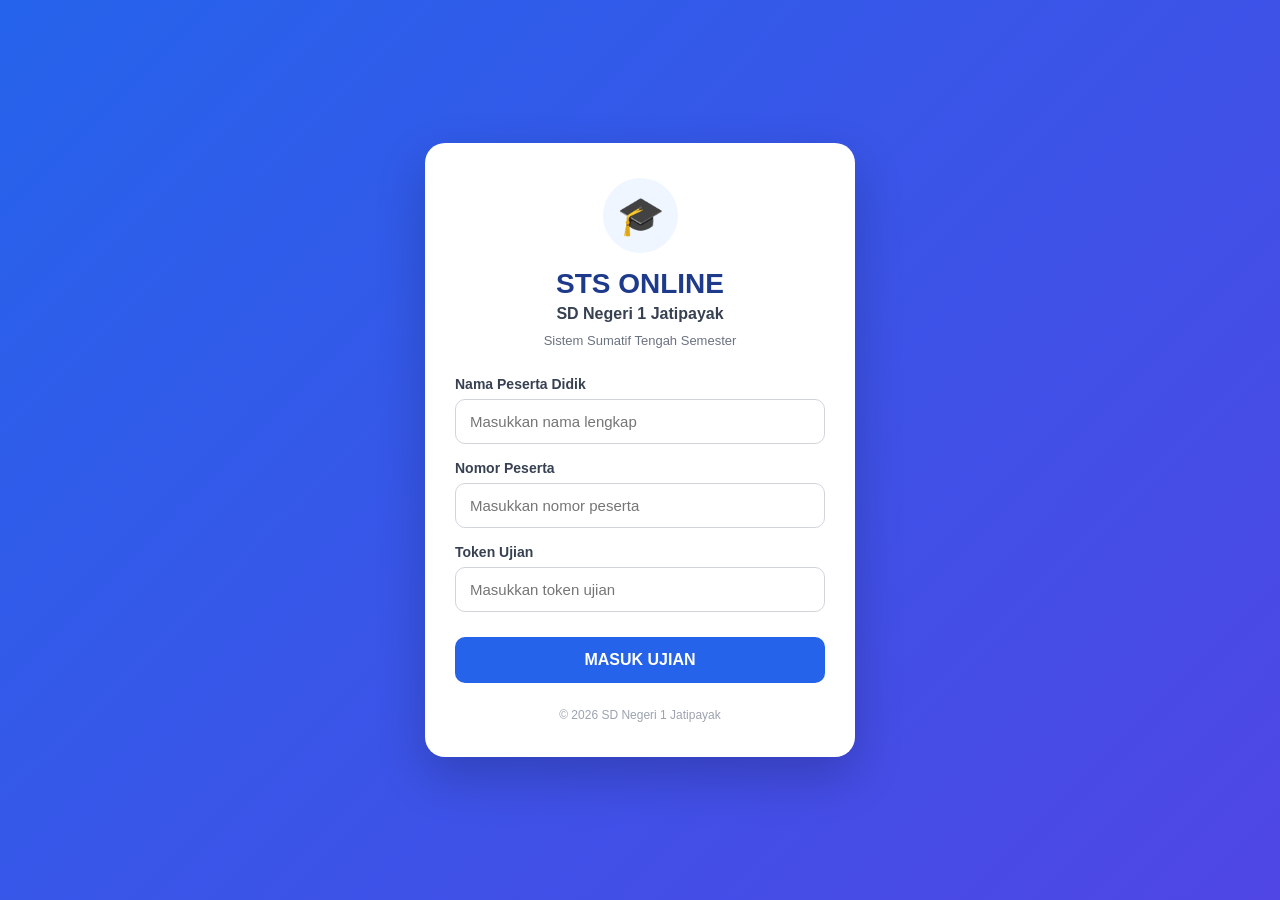
==== index.html @ db64e3e5 "Add files via upload" ====
<!DOCTYPE html>
<html lang="id">

<head>

    <meta charset="UTF-8">

    <meta
        name="viewport"
        content="width=device-width, initial-scale=1.0"
    >

    <title>STS Online - SDN 1 Jatipayak</title>

    <link
        rel="stylesheet"
        href="style.css"
    >

</head>

<body>

    <div class="container">

        <div class="login-card">

            <div class="logo">
                🎓
            </div>

            <h1>
                STS ONLINE
            </h1>

            <p class="school">
                SD Negeri 1 Jatipayak
            </p>

            <p class="subtitle">
                Sistem Sumatif Tengah Semester
            </p>


            <form id="loginForm">

                <label for="nama">
                    Nama Peserta Didik
                </label>

                <input
                    type="text"
                    id="nama"
                    placeholder="Masukkan nama lengkap"
                >


                <label for="nomor">
                    Nomor Peserta
                </label>

                <input
                    type="text"
                    id="nomor"
                    placeholder="Masukkan nomor peserta"
                >


                <label for="token">
                    Token Ujian
                </label>

                <input
                    type="text"
                    id="token"
                    placeholder="Masukkan token ujian"
                >


                <button type="submit">
                    MASUK UJIAN
                </button>

            </form>


            <div class="footer">
                © 2026 SD Negeri 1 Jatipayak
            </div>

        </div>

    </div>

</body>

</html>
---- style.css ----
* {
    box-sizing: border-box;
    margin: 0;
    padding: 0;
}

body {
    font-family: Arial, sans-serif;
    min-height: 100vh;

    background: linear-gradient(
        135deg,
        #2563eb,
        #4f46e5
    );

    display: flex;
    justify-content: center;
    align-items: center;

    padding: 20px;
}

.container {
    width: 100%;
    max-width: 430px;
}

.login-card {
    background: white;

    border-radius: 20px;

    padding: 35px 30px;

    box-shadow:
        0 20px 50px rgba(0, 0, 0, 0.2);

    text-align: center;
}

.logo {
    width: 75px;
    height: 75px;

    margin: 0 auto 15px;

    border-radius: 50%;

    background: #eff6ff;

    display: flex;
    align-items: center;
    justify-content: center;

    font-size: 38px;
}

h1 {
    color: #1e3a8a;

    font-size: 28px;

    margin-bottom: 5px;
}

.school {
    color: #374151;

    font-size: 16px;

    font-weight: bold;

    margin-bottom: 8px;
}

.subtitle {
    color: #6b7280;

    font-size: 13px;

    line-height: 1.5;

    margin-bottom: 25px;
}

form {
    text-align: left;
}

label {
    display: block;

    font-size: 14px;

    font-weight: bold;

    color: #374151;

    margin-top: 16px;

    margin-bottom: 7px;
}

input {
    width: 100%;

    padding: 13px 14px;

    border: 1px solid #d1d5db;

    border-radius: 10px;

    font-size: 15px;

    outline: none;

    transition: 0.2s;
}

input:focus {
    border-color: #2563eb;

    box-shadow:
        0 0 0 3px rgba(37, 99, 235, 0.1);
}

button {
    width: 100%;

    border: none;

    border-radius: 10px;

    padding: 14px;

    margin-top: 25px;

    background: #2563eb;

    color: white;

    font-size: 16px;

    font-weight: bold;

    cursor: pointer;

    transition: 0.2s;
}

button:hover {
    background: #1d4ed8;
}

.footer {
    margin-top: 25px;

    font-size: 12px;

    color: #9ca3af;
}

@media (max-width: 480px) {

    .login-card {
        padding: 30px 20px;
    }

    h1 {
        font-size: 24px;
    }

}
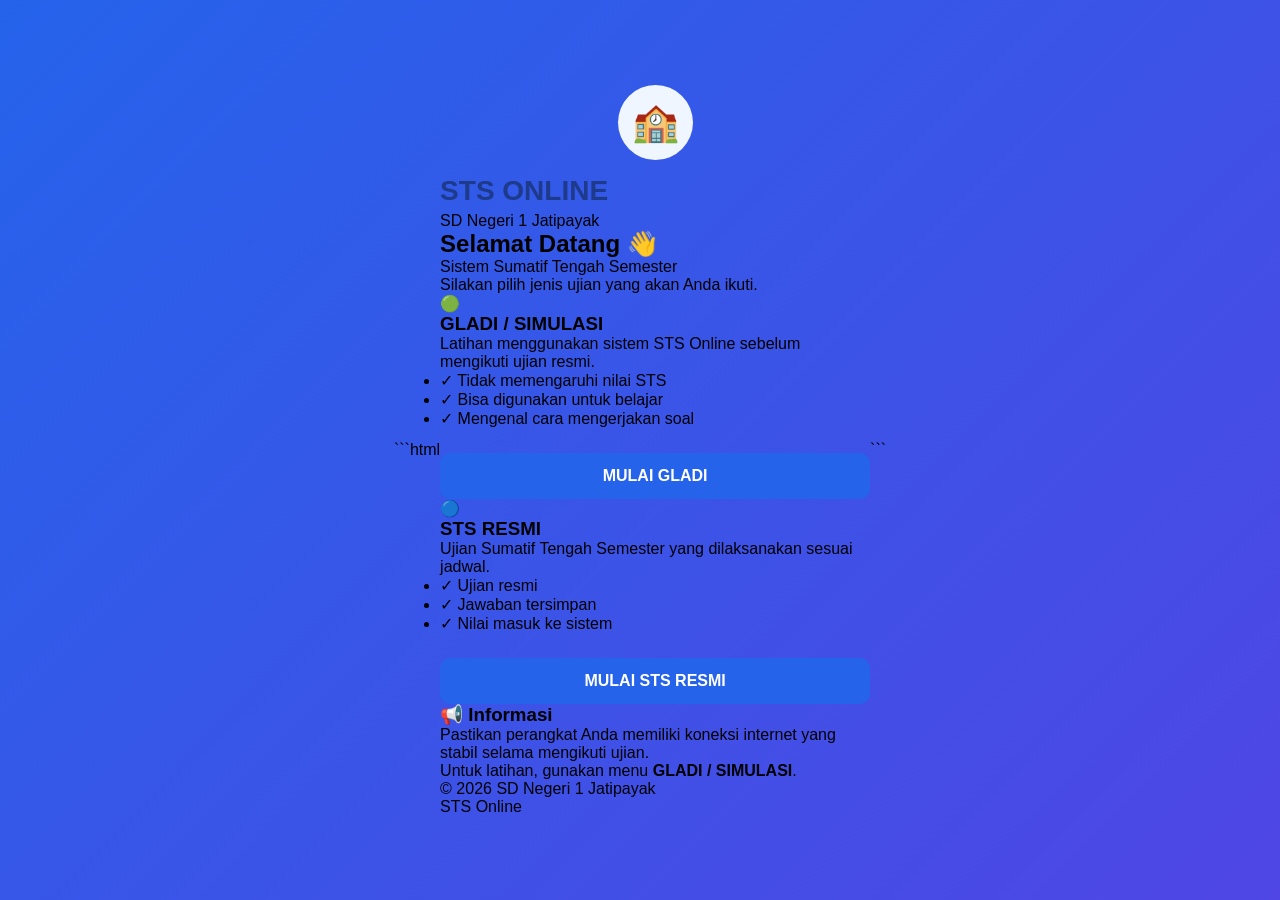
==== commit aa13bcd1: "Update index.html" ====
--- a/index.html
+++ b/index.html
@@ -1,97 +1,173 @@
+```html
 <!DOCTYPE html>
 <html lang="id">
+<head>
+    <meta charset="UTF-8">
+    <meta name="viewport" content="width=device-width, initial-scale=1.0">
 
-<head>
+    <title>STS Online - SD Negeri 1 Jatipayak</title>
 
-    <meta charset="UTF-8">
-
-    <meta
-        name="viewport"
-        content="width=device-width, initial-scale=1.0"
-    >
-
-    <title>STS Online - SDN 1 Jatipayak</title>
-
-    <link
-        rel="stylesheet"
-        href="style.css"
-    >
-
+    <link rel="stylesheet" href="style.css">
 </head>
 
 <body>
 
     <div class="container">
 
-        <div class="login-card">
-
+        <!-- HEADER -->
+        <header class="header">
             <div class="logo">
-                🎓
+                🏫
             </div>
 
-            <h1>
-                STS ONLINE
-            </h1>
+            <div>
+                <h1>STS ONLINE</h1>
+                <p>SD Negeri 1 Jatipayak</p>
+            </div>
+        </header>
 
-            <p class="school">
-                SD Negeri 1 Jatipayak
+
+        <!-- WELCOME -->
+        <main>
+
+            <section class="welcome">
+                <h2>Selamat Datang 👋</h2>
+
+                <p>
+                    Sistem Sumatif Tengah Semester
+                </p>
+
+                <p class="welcome-small">
+                    Silakan pilih jenis ujian yang akan Anda ikuti.
+                </p>
+            </section>
+
+
+            <!-- PILIHAN UJIAN -->
+            <section class="exam-selection">
+
+                <!-- GLADI -->
+                <div class="exam-card gladi">
+
+                    <div class="exam-icon">
+                        🟢
+                    </div>
+
+                    <h3>GLADI / SIMULASI</h3>
+
+                    <p>
+                        Latihan menggunakan sistem STS Online
+                        sebelum mengikuti ujian resmi.
+                    </p>
+
+                    <ul>
+                        <li>✓ Tidak memengaruhi nilai STS</li>
+                        <li>✓ Bisa digunakan untuk belajar</li>
+                        <li>✓ Mengenal cara mengerjakan soal</li>
+                    </ul>
+
+                    <button
+                        class="btn btn-gladi"
+                        onclick="pilihUjian('gladi')">
+                        MULAI GLADI
+                    </button>
+
+                </div>
+
+
+                <!-- STS RESMI -->
+                <div class="exam-card resmi">
+
+                    <div class="exam-icon">
+                        🔵
+                    </div>
+
+                    <h3>STS RESMI</h3>
+
+                    <p>
+                        Ujian Sumatif Tengah Semester
+                        yang dilaksanakan sesuai jadwal.
+                    </p>
+
+                    <ul>
+                        <li>✓ Ujian resmi</li>
+                        <li>✓ Jawaban tersimpan</li>
+                        <li>✓ Nilai masuk ke sistem</li>
+                    </ul>
+
+                    <button
+                        class="btn btn-resmi"
+                        onclick="pilihUjian('resmi')">
+                        MULAI STS RESMI
+                    </button>
+
+                </div>
+
+            </section>
+
+
+            <!-- INFORMASI -->
+            <section class="info-box">
+
+                <h3>📢 Informasi</h3>
+
+                <p>
+                    Pastikan perangkat Anda memiliki koneksi internet
+                    yang stabil selama mengikuti ujian.
+                </p>
+
+                <p>
+                    Untuk latihan, gunakan menu
+                    <strong>GLADI / SIMULASI</strong>.
+                </p>
+
+            </section>
+
+        </main>
+
+
+        <!-- FOOTER -->
+        <footer>
+
+            <p>
+                © 2026 SD Negeri 1 Jatipayak
             </p>
 
-            <p class="subtitle">
-                Sistem Sumatif Tengah Semester
+            <p>
+                STS Online
             </p>
 
-
-            <form id="loginForm">
-
-                <label for="nama">
-                    Nama Peserta Didik
-                </label>
-
-                <input
-                    type="text"
-                    id="nama"
-                    placeholder="Masukkan nama lengkap"
-                >
-
-
-                <label for="nomor">
-                    Nomor Peserta
-                </label>
-
-                <input
-                    type="text"
-                    id="nomor"
-                    placeholder="Masukkan nomor peserta"
-                >
-
-
-                <label for="token">
-                    Token Ujian
-                </label>
-
-                <input
-                    type="text"
-                    id="token"
-                    placeholder="Masukkan token ujian"
-                >
-
-
-                <button type="submit">
-                    MASUK UJIAN
-                </button>
-
-            </form>
-
-
-            <div class="footer">
-                © 2026 SD Negeri 1 Jatipayak
-            </div>
-
-        </div>
+        </footer>
 
     </div>
 
+
+    <!-- JAVASCRIPT -->
+    <script>
+
+        function pilihUjian(jenis) {
+
+            if (jenis === "gladi") {
+
+                alert(
+                    "Anda memilih GLADI / SIMULASI.\n\n" +
+                    "Mode ini hanya untuk latihan dan " +
+                    "tidak memengaruhi nilai STS RESMI."
+                );
+
+            } else {
+
+                alert(
+                    "Anda memilih STS RESMI.\n\n" +
+                    "Pastikan Anda sudah siap mengikuti ujian."
+                );
+
+            }
+
+        }
+
+    </script>
+
 </body>
-
-</html>+</html>
+```
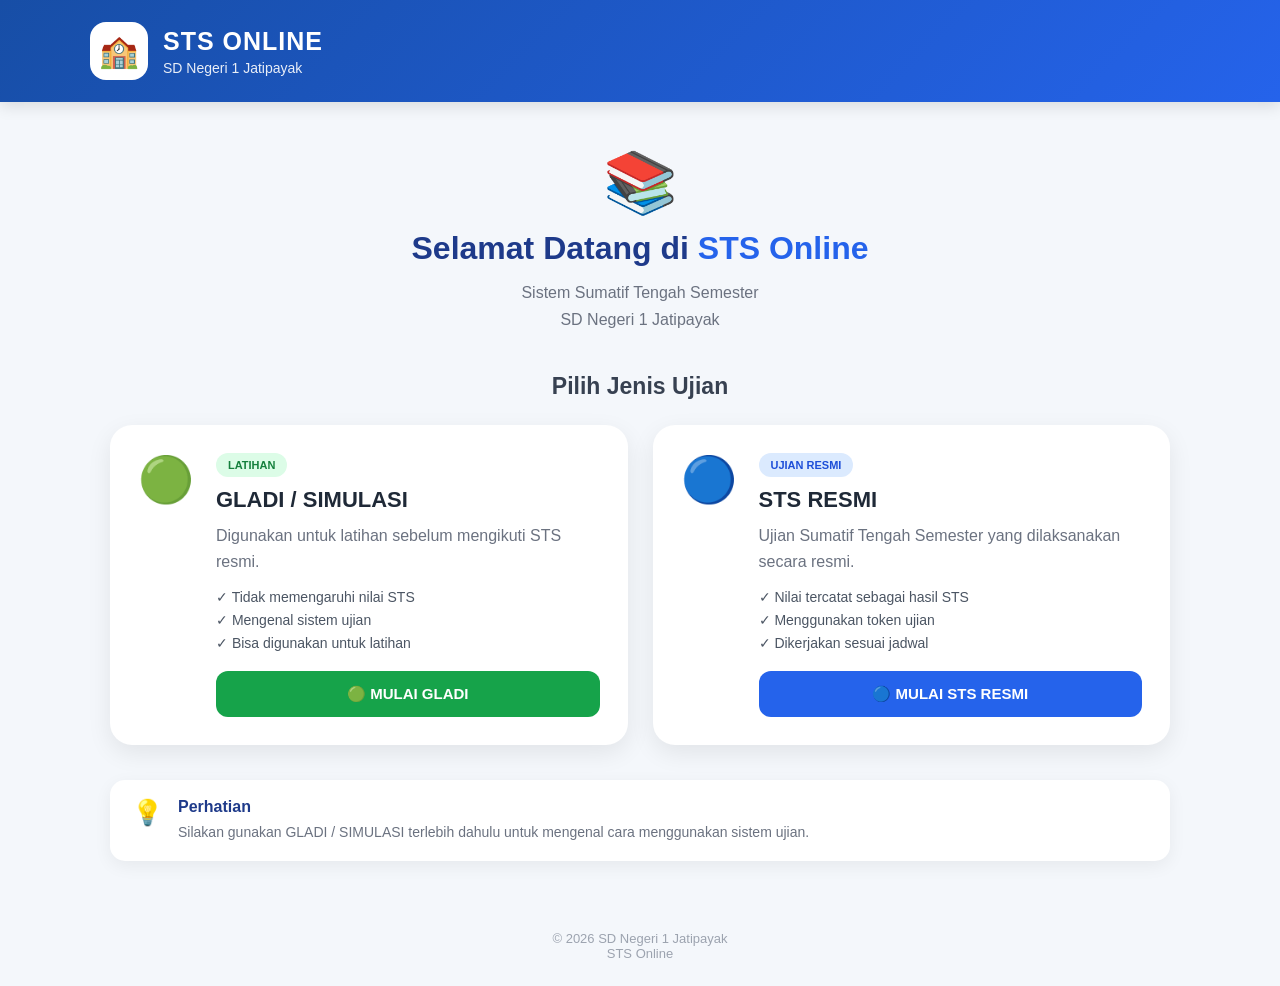
==== commit 4b0b685e: "Update index.html" ====
--- a/index.html
+++ b/index.html
@@ -1,6 +1,6 @@
-```html
 <!DOCTYPE html>
 <html lang="id">
+
 <head>
     <meta charset="UTF-8">
     <meta name="viewport" content="width=device-width, initial-scale=1.0">
@@ -12,162 +12,173 @@
 
 <body>
 
-    <div class="container">
-
-        <!-- HEADER -->
-        <header class="header">
-            <div class="logo">
-                🏫
-            </div>
+    <header class="header">
+        <div class="header-content">
+            <div class="logo">🏫</div>
 
             <div>
                 <h1>STS ONLINE</h1>
                 <p>SD Negeri 1 Jatipayak</p>
             </div>
-        </header>
+        </div>
+    </header>
 
 
-        <!-- WELCOME -->
-        <main>
+    <main class="home">
 
-            <section class="welcome">
-                <h2>Selamat Datang 👋</h2>
+        <section class="welcome">
 
-                <p>
-                    Sistem Sumatif Tengah Semester
-                </p>
+            <div class="welcome-icon">
+                📚
+            </div>
 
-                <p class="welcome-small">
-                    Silakan pilih jenis ujian yang akan Anda ikuti.
-                </p>
-            </section>
+            <h2>
+                Selamat Datang di
+                <span>STS Online</span>
+            </h2>
+
+            <p>
+                Sistem Sumatif Tengah Semester
+                <br>
+                SD Negeri 1 Jatipayak
+            </p>
+
+        </section>
 
 
-            <!-- PILIHAN UJIAN -->
-            <section class="exam-selection">
+        <section class="exam-selection">
+
+            <h3>
+                Pilih Jenis Ujian
+            </h3>
+
+            <div class="exam-cards">
+
 
                 <!-- GLADI -->
+
                 <div class="exam-card gladi">
 
-                    <div class="exam-icon">
+                    <div class="card-icon">
                         🟢
                     </div>
 
-                    <h3>GLADI / SIMULASI</h3>
+                    <div class="card-content">
 
-                    <p>
-                        Latihan menggunakan sistem STS Online
-                        sebelum mengikuti ujian resmi.
-                    </p>
+                        <span class="badge gladi-badge">
+                            LATIHAN
+                        </span>
 
-                    <ul>
-                        <li>✓ Tidak memengaruhi nilai STS</li>
-                        <li>✓ Bisa digunakan untuk belajar</li>
-                        <li>✓ Mengenal cara mengerjakan soal</li>
-                    </ul>
+                        <h4>
+                            GLADI / SIMULASI
+                        </h4>
 
-                    <button
-                        class="btn btn-gladi"
-                        onclick="pilihUjian('gladi')">
-                        MULAI GLADI
-                    </button>
+                        <p>
+                            Digunakan untuk latihan
+                            sebelum mengikuti STS resmi.
+                        </p>
+
+                        <ul>
+                            <li>✓ Tidak memengaruhi nilai STS</li>
+                            <li>✓ Mengenal sistem ujian</li>
+                            <li>✓ Bisa digunakan untuk latihan</li>
+                        </ul>
+
+                        <button
+                            onclick="pilihUjian('gladi')"
+                            class="btn btn-gladi">
+
+                            🟢 MULAI GLADI
+
+                        </button>
+
+                    </div>
 
                 </div>
 
 
                 <!-- STS RESMI -->
+
                 <div class="exam-card resmi">
 
-                    <div class="exam-icon">
+                    <div class="card-icon">
                         🔵
                     </div>
 
-                    <h3>STS RESMI</h3>
+                    <div class="card-content">
 
-                    <p>
-                        Ujian Sumatif Tengah Semester
-                        yang dilaksanakan sesuai jadwal.
-                    </p>
+                        <span class="badge resmi-badge">
+                            UJIAN RESMI
+                        </span>
 
-                    <ul>
-                        <li>✓ Ujian resmi</li>
-                        <li>✓ Jawaban tersimpan</li>
-                        <li>✓ Nilai masuk ke sistem</li>
-                    </ul>
+                        <h4>
+                            STS RESMI
+                        </h4>
 
-                    <button
-                        class="btn btn-resmi"
-                        onclick="pilihUjian('resmi')">
-                        MULAI STS RESMI
-                    </button>
+                        <p>
+                            Ujian Sumatif Tengah Semester
+                            yang dilaksanakan secara resmi.
+                        </p>
+
+                        <ul>
+                            <li>✓ Nilai tercatat sebagai hasil STS</li>
+                            <li>✓ Menggunakan token ujian</li>
+                            <li>✓ Dikerjakan sesuai jadwal</li>
+                        </ul>
+
+                        <button
+                            onclick="pilihUjian('resmi')"
+                            class="btn btn-resmi">
+
+                            🔵 MULAI STS RESMI
+
+                        </button>
+
+                    </div>
 
                 </div>
 
-            </section>
+            </div>
+
+        </section>
 
 
-            <!-- INFORMASI -->
-            <section class="info-box">
+        <section class="info-box">
 
-                <h3>📢 Informasi</h3>
+            <div>
+                💡
+            </div>
+
+            <div>
+                <strong>Perhatian</strong>
 
                 <p>
-                    Pastikan perangkat Anda memiliki koneksi internet
-                    yang stabil selama mengikuti ujian.
+                    Silakan gunakan GLADI / SIMULASI
+                    terlebih dahulu untuk mengenal
+                    cara menggunakan sistem ujian.
                 </p>
+            </div>
 
-                <p>
-                    Untuk latihan, gunakan menu
-                    <strong>GLADI / SIMULASI</strong>.
-                </p>
+        </section>
 
-            </section>
-
-        </main>
+    </main>
 
 
-        <!-- FOOTER -->
-        <footer>
+    <footer>
 
-            <p>
-                © 2026 SD Negeri 1 Jatipayak
-            </p>
+        <p>
+            © 2026 SD Negeri 1 Jatipayak
+        </p>
 
-            <p>
-                STS Online
-            </p>
+        <p>
+            STS Online
+        </p>
 
-        </footer>
-
-    </div>
+    </footer>
 
 
-    <!-- JAVASCRIPT -->
-    <script>
-
-        function pilihUjian(jenis) {
-
-            if (jenis === "gladi") {
-
-                alert(
-                    "Anda memilih GLADI / SIMULASI.\n\n" +
-                    "Mode ini hanya untuk latihan dan " +
-                    "tidak memengaruhi nilai STS RESMI."
-                );
-
-            } else {
-
-                alert(
-                    "Anda memilih STS RESMI.\n\n" +
-                    "Pastikan Anda sudah siap mengikuti ujian."
-                );
-
-            }
-
-        }
-
-    </script>
+    <script src="script.js"></script>
 
 </body>
+
 </html>
-```
--- a/style.css
+++ b/style.css
@@ -1,174 +1,1064 @@
+/* =========================================
+   RESET
+========================================= */
+
 * {
     box-sizing: border-box;
     margin: 0;
     padding: 0;
 }
 
+
 body {
-    font-family: Arial, sans-serif;
+    font-family: Arial, Helvetica, sans-serif;
+    background: #f4f7fb;
+    color: #1f2937;
     min-height: 100vh;
-
+}
+
+
+/* =========================================
+   HEADER
+========================================= */
+
+.header {
     background: linear-gradient(
         135deg,
-        #2563eb,
-        #4f46e5
+        #174ea6,
+        #2563eb
     );
 
-    display: flex;
-    justify-content: center;
+    color: white;
+
+    padding: 22px 20px;
+
+    box-shadow:
+        0 4px 15px rgba(0, 0, 0, 0.12);
+}
+
+
+.header-content {
+    max-width: 1100px;
+
+    margin: auto;
+
+    display: flex;
+
     align-items: center;
 
-    padding: 20px;
-}
-
-.container {
-    width: 100%;
-    max-width: 430px;
-}
-
-.login-card {
+    gap: 15px;
+}
+
+
+.logo {
+    width: 58px;
+    height: 58px;
+
     background: white;
 
-    border-radius: 20px;
-
-    padding: 35px 30px;
-
-    box-shadow:
-        0 20px 50px rgba(0, 0, 0, 0.2);
-
-    text-align: center;
-}
-
-.logo {
-    width: 75px;
-    height: 75px;
-
-    margin: 0 auto 15px;
-
-    border-radius: 50%;
-
-    background: #eff6ff;
+    border-radius: 16px;
 
     display: flex;
     align-items: center;
     justify-content: center;
 
-    font-size: 38px;
-}
-
-h1 {
+    font-size: 32px;
+}
+
+
+.header h1 {
+    font-size: 25px;
+
+    letter-spacing: 1px;
+}
+
+
+.header p {
+    margin-top: 4px;
+
+    opacity: 0.9;
+
+    font-size: 14px;
+}
+
+
+/* =========================================
+   HOME
+========================================= */
+
+.home {
+    max-width: 1100px;
+
+    margin: auto;
+
+    padding: 45px 20px;
+}
+
+
+/* =========================================
+   WELCOME
+========================================= */
+
+.welcome {
+    text-align: center;
+
+    margin-bottom: 40px;
+}
+
+
+.welcome-icon {
+    font-size: 60px;
+
+    margin-bottom: 12px;
+}
+
+
+.welcome h2 {
+    font-size: 32px;
+
     color: #1e3a8a;
 
-    font-size: 28px;
-
-    margin-bottom: 5px;
-}
-
-.school {
+    margin-bottom: 12px;
+}
+
+
+.welcome h2 span {
+    color: #2563eb;
+}
+
+
+.welcome p {
+    color: #6b7280;
+
+    line-height: 1.7;
+}
+
+
+/* =========================================
+   PILIH UJIAN
+========================================= */
+
+.exam-selection h3 {
+    text-align: center;
+
+    font-size: 23px;
+
+    margin-bottom: 25px;
+
     color: #374151;
+}
+
+
+.exam-cards {
+    display: grid;
+
+    grid-template-columns:
+        repeat(2, 1fr);
+
+    gap: 25px;
+}
+
+
+.exam-card {
+    background: white;
+
+    border-radius: 22px;
+
+    padding: 28px;
+
+    display: flex;
+
+    gap: 22px;
+
+    box-shadow:
+        0 8px 25px rgba(0, 0, 0, 0.08);
+
+    transition: 0.2s;
+}
+
+
+.exam-card:hover {
+    transform: translateY(-4px);
+
+    box-shadow:
+        0 12px 30px rgba(0, 0, 0, 0.12);
+}
+
+
+.card-icon {
+    font-size: 45px;
+}
+
+
+.card-content {
+    flex: 1;
+}
+
+
+.badge {
+    display: inline-block;
+
+    padding: 6px 12px;
+
+    border-radius: 20px;
+
+    font-size: 11px;
+
+    font-weight: bold;
+
+    margin-bottom: 10px;
+}
+
+
+.gladi-badge {
+    background: #dcfce7;
+
+    color: #15803d;
+}
+
+
+.resmi-badge {
+    background: #dbeafe;
+
+    color: #1d4ed8;
+}
+
+
+.exam-card h4 {
+    font-size: 22px;
+
+    margin-bottom: 10px;
+}
+
+
+.exam-card p {
+    color: #6b7280;
+
+    line-height: 1.6;
+
+    margin-bottom: 14px;
+}
+
+
+.exam-card ul {
+    list-style: none;
+
+    margin-bottom: 20px;
+}
+
+
+.exam-card li {
+    font-size: 14px;
+
+    margin-bottom: 7px;
+
+    color: #4b5563;
+}
+
+
+/* =========================================
+   BUTTON
+========================================= */
+
+.btn {
+    width: 100%;
+
+    border: none;
+
+    padding: 14px;
+
+    border-radius: 12px;
+
+    color: white;
+
+    font-size: 15px;
+
+    font-weight: bold;
+
+    cursor: pointer;
+
+    transition: 0.2s;
+}
+
+
+.btn-gladi {
+    background: #16a34a;
+}
+
+
+.btn-gladi:hover {
+    background: #15803d;
+}
+
+
+.btn-resmi {
+    background: #2563eb;
+}
+
+
+.btn-resmi:hover {
+    background: #1d4ed8;
+}
+
+
+/* =========================================
+   INFO
+========================================= */
+
+.info-box {
+    margin-top: 35px;
+
+    background: white;
+
+    border-radius: 15px;
+
+    padding: 18px 22px;
+
+    display: flex;
+
+    gap: 15px;
+
+    align-items: flex-start;
+
+    box-shadow:
+        0 5px 18px rgba(0, 0, 0, 0.06);
+}
+
+
+.info-box > div:first-child {
+    font-size: 25px;
+}
+
+
+.info-box strong {
+    color: #1e3a8a;
+}
+
+
+.info-box p {
+    margin-top: 5px;
+
+    color: #6b7280;
+
+    font-size: 14px;
+
+    line-height: 1.6;
+}
+
+
+/* =========================================
+   FOOTER
+========================================= */
+
+footer {
+    text-align: center;
+
+    padding: 25px;
+
+    color: #9ca3af;
+
+    font-size: 13px;
+}
+
+
+/* =========================================
+   LOGIN
+========================================= */
+
+.login-page {
+    min-height: 100vh;
+
+    display: flex;
+
+    align-items: center;
+
+    justify-content: center;
+
+    padding: 20px;
+}
+
+
+.login-card {
+    width: 100%;
+
+    max-width: 450px;
+
+    background: white;
+
+    border-radius: 22px;
+
+    padding: 35px;
+
+    box-shadow:
+        0 10px 35px rgba(0, 0, 0, 0.10);
+
+    text-align: center;
+}
+
+
+.login-icon {
+    font-size: 55px;
+
+    margin-bottom: 10px;
+}
+
+
+.login-card h2 {
+    color: #1e3a8a;
+
+    margin-bottom: 6px;
+}
+
+
+.school-name {
+    color: #6b7280;
+
+    margin-bottom: 20px;
+}
+
+
+.mode-badge {
+    display: inline-block;
+
+    padding: 9px 16px;
+
+    border-radius: 30px;
+
+    font-weight: bold;
+
+    margin-bottom: 25px;
+}
+
+
+.mode-gladi {
+    background: #dcfce7;
+
+    color: #15803d;
+}
+
+
+.mode-resmi {
+    background: #dbeafe;
+
+    color: #1d4ed8;
+}
+
+
+.form-group {
+    text-align: left;
+
+    margin-bottom: 18px;
+}
+
+
+.form-group label {
+    display: block;
+
+    margin-bottom: 7px;
+
+    font-weight: bold;
+
+    color: #374151;
+}
+
+
+.form-group input {
+    width: 100%;
+
+    padding: 14px;
+
+    border: 1px solid #d1d5db;
+
+    border-radius: 10px;
 
     font-size: 16px;
 
-    font-weight: bold;
-
-    margin-bottom: 8px;
-}
-
-.subtitle {
-    color: #6b7280;
-
-    font-size: 13px;
-
-    line-height: 1.5;
-
-    margin-bottom: 25px;
-}
-
-form {
-    text-align: left;
-}
-
-label {
-    display: block;
-
-    font-size: 14px;
-
-    font-weight: bold;
-
-    color: #374151;
-
-    margin-top: 16px;
-
-    margin-bottom: 7px;
-}
-
-input {
-    width: 100%;
-
-    padding: 13px 14px;
-
-    border: 1px solid #d1d5db;
-
-    border-radius: 10px;
-
-    font-size: 15px;
-
     outline: none;
-
-    transition: 0.2s;
-}
-
-input:focus {
+}
+
+
+.form-group input:focus {
     border-color: #2563eb;
 
     box-shadow:
         0 0 0 3px rgba(37, 99, 235, 0.1);
 }
 
-button {
+
+.login-button {
     width: 100%;
 
     border: none;
 
+    border-radius: 12px;
+
+    padding: 15px;
+
+    background: #2563eb;
+
+    color: white;
+
+    font-size: 16px;
+
+    font-weight: bold;
+
+    cursor: pointer;
+}
+
+
+.back-button {
+    width: 100%;
+
+    border: none;
+
+    background: transparent;
+
+    color: #6b7280;
+
+    padding: 14px;
+
+    cursor: pointer;
+}
+
+
+/* =========================================
+   EXAM
+========================================= */
+
+.exam-page {
+    background: #f3f6fb;
+}
+
+
+.exam-header {
+    background: #174ea6;
+
+    color: white;
+
+    padding: 16px 25px;
+
+    display: flex;
+
+    align-items: center;
+
+    justify-content: space-between;
+
+    gap: 20px;
+}
+
+
+.exam-header h1 {
+    font-size: 22px;
+}
+
+
+.exam-header p {
+    font-size: 13px;
+
+    opacity: 0.9;
+}
+
+
+.student-info {
+    display: flex;
+
+    flex-direction: column;
+
+    text-align: center;
+}
+
+
+.student-info span {
+    font-size: 13px;
+
+    margin-top: 4px;
+}
+
+
+.timer-box {
+    background: white;
+
+    color: #1e3a8a;
+
+    padding: 10px 18px;
+
+    border-radius: 12px;
+
+    text-align: center;
+}
+
+
+.timer-box span {
+    display: block;
+
+    font-size: 11px;
+}
+
+
+.timer-box strong {
+    font-size: 23px;
+}
+
+
+.exam-layout {
+    max-width: 1200px;
+
+    margin: auto;
+
+    padding: 30px 20px;
+
+    display: grid;
+
+    grid-template-columns:
+        1fr 280px;
+
+    gap: 25px;
+}
+
+
+.question-card {
+    background: white;
+
+    border-radius: 18px;
+
+    padding: 30px;
+
+    box-shadow:
+        0 6px 20px rgba(0, 0, 0, 0.07);
+}
+
+
+.question-top {
+    display: flex;
+
+    justify-content: space-between;
+
+    margin-bottom: 25px;
+
+    color: #6b7280;
+}
+
+
+#questionText {
+    font-size: 22px;
+
+    line-height: 1.5;
+
+    margin-bottom: 25px;
+}
+
+
+.options {
+    display: flex;
+
+    flex-direction: column;
+
+    gap: 12px;
+}
+
+
+.option {
+    border: 2px solid #e5e7eb;
+
+    border-radius: 12px;
+
+    padding: 15px;
+
+    display: flex;
+
+    align-items: center;
+
+    gap: 12px;
+
+    cursor: pointer;
+
+    transition: 0.15s;
+}
+
+
+.option:hover {
+    border-color: #93c5fd;
+
+    background: #eff6ff;
+}
+
+
+.option.selected {
+    border-color: #2563eb;
+
+    background: #eff6ff;
+}
+
+
+.option input {
+    display: none;
+}
+
+
+.option-letter {
+    width: 34px;
+
+    height: 34px;
+
+    border-radius: 50%;
+
+    background: #e5e7eb;
+
+    display: flex;
+
+    align-items: center;
+
+    justify-content: center;
+
+    font-weight: bold;
+}
+
+
+.option.selected .option-letter {
+    background: #2563eb;
+
+    color: white;
+}
+
+
+.question-actions {
+    margin-top: 25px;
+
+    display: flex;
+
+    gap: 10px;
+
+    justify-content: space-between;
+}
+
+
+.nav-button,
+.doubt-button {
+    border: none;
+
+    padding: 12px 18px;
+
     border-radius: 10px;
 
+    cursor: pointer;
+
+    font-weight: bold;
+}
+
+
+.nav-button {
+    background: #e5e7eb;
+}
+
+
+.doubt-button {
+    background: #fef3c7;
+
+    color: #92400e;
+}
+
+
+.finish-button {
+    width: 100%;
+
+    margin-top: 20px;
+
+    padding: 15px;
+
+    border: none;
+
+    border-radius: 12px;
+
+    background: #dc2626;
+
+    color: white;
+
+    font-weight: bold;
+
+    cursor: pointer;
+}
+
+
+.question-panel {
+    background: white;
+
+    border-radius: 18px;
+
+    padding: 22px;
+
+    height: fit-content;
+}
+
+
+.question-panel h3 {
+    margin-bottom: 18px;
+}
+
+
+.question-numbers {
+    display: grid;
+
+    grid-template-columns:
+        repeat(5, 1fr);
+
+    gap: 8px;
+}
+
+
+.number-button {
+    width: 42px;
+
+    height: 42px;
+
+    border: none;
+
+    border-radius: 8px;
+
+    background: #e5e7eb;
+
+    cursor: pointer;
+
+    font-weight: bold;
+}
+
+
+.number-button.answered {
+    background: #22c55e;
+
+    color: white;
+}
+
+
+.number-button.doubt {
+    background: #facc15;
+
+    color: #713f12;
+}
+
+
+.number-button.current {
+    outline: 3px solid #2563eb;
+}
+
+
+.legend {
+    margin-top: 25px;
+
+    font-size: 12px;
+
+    color: #6b7280;
+}
+
+
+.legend div {
+    margin-bottom: 8px;
+
+    display: flex;
+
+    align-items: center;
+
+    gap: 8px;
+}
+
+
+.legend-box {
+    width: 15px;
+
+    height: 15px;
+
+    border-radius: 4px;
+
+    display: inline-block;
+}
+
+
+.legend-box.answered {
+    background: #22c55e;
+}
+
+
+.legend-box.doubt {
+    background: #facc15;
+}
+
+
+.legend-box.current {
+    background: white;
+
+    outline: 2px solid #2563eb;
+}
+
+
+.legend-box.empty {
+    background: #e5e7eb;
+}
+
+
+/* =========================================
+   RESULT
+========================================= */
+
+.result-page {
+    min-height: 100vh;
+
+    display: flex;
+
+    align-items: center;
+
+    justify-content: center;
+
+    padding: 20px;
+
+    background: #f3f6fb;
+}
+
+
+.result-card {
+    width: 100%;
+
+    max-width: 500px;
+
+    background: white;
+
+    padding: 40px;
+
+    border-radius: 22px;
+
+    text-align: center;
+
+    box-shadow:
+        0 10px 35px rgba(0, 0, 0, 0.10);
+}
+
+
+.result-icon {
+    font-size: 70px;
+
+    margin-bottom: 15px;
+}
+
+
+.result-card h1 {
+    color: #1e3a8a;
+
+    margin-bottom: 10px;
+}
+
+
+.result-name {
+    color: #6b7280;
+
+    margin-bottom: 20px;
+}
+
+
+.score {
+    font-size: 65px;
+
+    font-weight: bold;
+
+    color: #2563eb;
+
+    margin: 20px 0;
+}
+
+
+.result-info {
+    padding: 15px;
+
+    background: #f3f4f6;
+
+    border-radius: 12px;
+
+    margin-bottom: 20px;
+}
+
+
+.home-button {
+    display: block;
+
+    text-decoration: none;
+
+    background: #2563eb;
+
+    color: white;
+
     padding: 14px;
 
-    margin-top: 25px;
-
-    background: #2563eb;
-
-    color: white;
-
-    font-size: 16px;
+    border-radius: 12px;
 
     font-weight: bold;
-
-    cursor: pointer;
-
-    transition: 0.2s;
-}
-
-button:hover {
-    background: #1d4ed8;
-}
-
-.footer {
-    margin-top: 25px;
-
-    font-size: 12px;
-
-    color: #9ca3af;
-}
-
-@media (max-width: 480px) {
+}
+
+
+/* =========================================
+   MOBILE
+========================================= */
+
+@media (max-width: 800px) {
+
+    .exam-cards {
+        grid-template-columns: 1fr;
+    }
+
+
+    .exam-layout {
+        grid-template-columns: 1fr;
+    }
+
+
+    .exam-header {
+        flex-direction: column;
+
+        text-align: center;
+    }
+
+}
+
+
+@media (max-width: 500px) {
+
+    .home {
+        padding: 30px 14px;
+    }
+
+
+    .welcome h2 {
+        font-size: 25px;
+    }
+
+
+    .exam-card {
+        padding: 20px;
+
+        flex-direction: column;
+
+        text-align: center;
+    }
+
+
+    .question-card {
+        padding: 20px;
+    }
+
+
+    #questionText {
+        font-size: 18px;
+    }
+
+
+    .question-actions {
+        flex-direction: column;
+    }
+
+
+    .question-panel {
+        order: -1;
+    }
+
 
     .login-card {
-        padding: 30px 20px;
+        padding: 28px 20px;
     }
 
-    h1 {
-        font-size: 24px;
-    }
-
-}+}
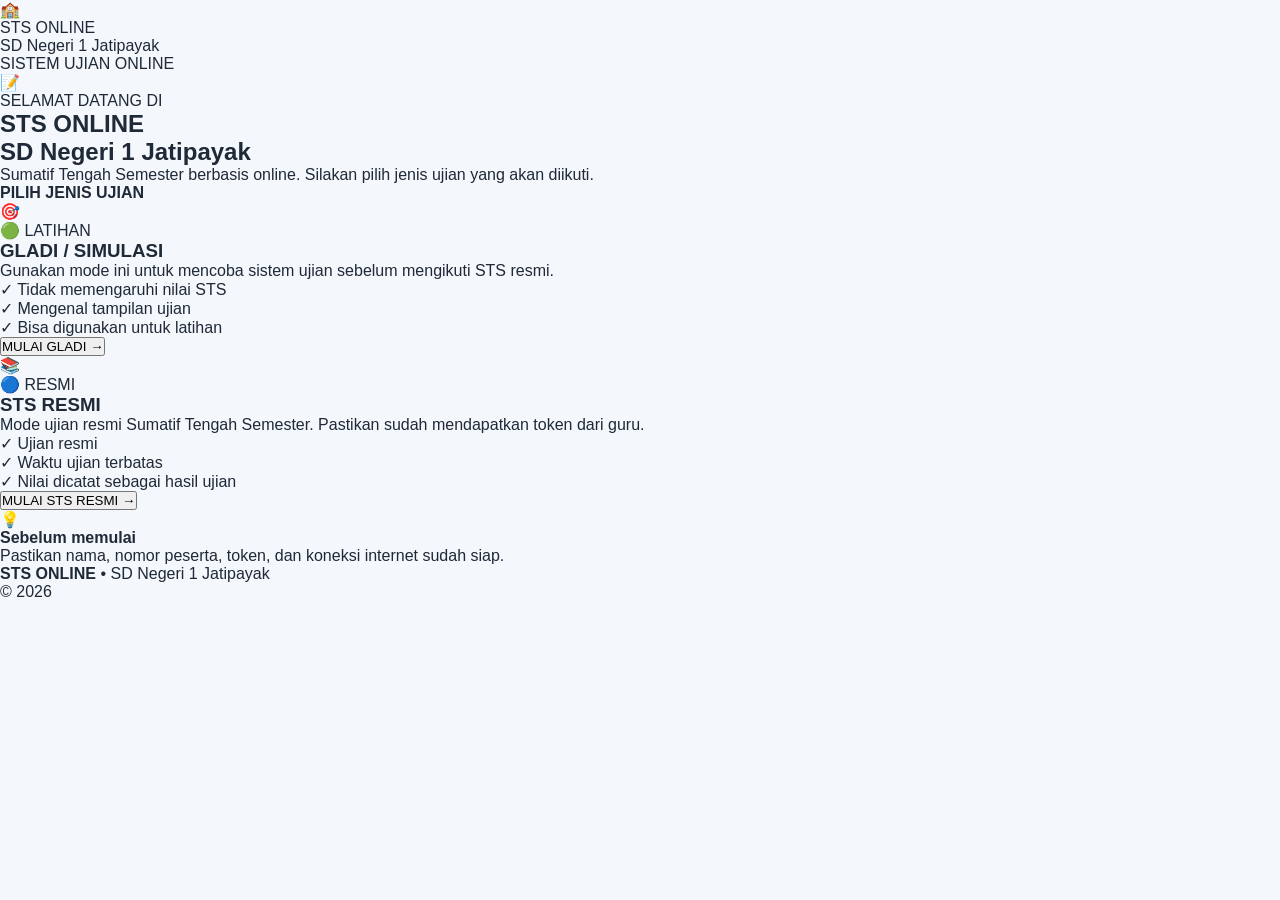
==== commit ffc512fa: "Update index.html" ====
--- a/index.html
+++ b/index.html
@@ -1,6 +1,5 @@
 <!DOCTYPE html>
 <html lang="id">
-
 <head>
     <meta charset="UTF-8">
     <meta name="viewport" content="width=device-width, initial-scale=1.0">
@@ -10,153 +9,235 @@
     <link rel="stylesheet" href="style.css">
 </head>
 
-<body>
-
-    <header class="header">
-        <div class="header-content">
-            <div class="logo">🏫</div>
-
-            <div>
-                <h1>STS ONLINE</h1>
-                <p>SD Negeri 1 Jatipayak</p>
-            </div>
-        </div>
+<body class="home-page">
+
+    <!-- ================= HEADER ================= -->
+
+    <header class="home-header">
+
+        <div class="header-inner">
+
+            <div class="school-brand">
+
+                <div class="school-icon">
+                    🏫
+                </div>
+
+                <div class="school-brand-text">
+                    <div class="brand-title">
+                        STS ONLINE
+                    </div>
+
+                    <div class="brand-school">
+                        SD Negeri 1 Jatipayak
+                    </div>
+                </div>
+
+            </div>
+
+            <div class="header-label">
+                SISTEM UJIAN ONLINE
+            </div>
+
+        </div>
+
     </header>
 
 
-    <main class="home">
-
-        <section class="welcome">
+    <!-- ================= MAIN ================= -->
+
+    <main class="home-main">
+
+        <!-- HERO -->
+
+        <section class="welcome-section">
 
             <div class="welcome-icon">
-                📚
-            </div>
-
-            <h2>
-                Selamat Datang di
-                <span>STS Online</span>
-            </h2>
-
-            <p>
-                Sistem Sumatif Tengah Semester
-                <br>
-                SD Negeri 1 Jatipayak
-            </p>
+                📝
+            </div>
+
+            <div class="welcome-content">
+
+                <div class="welcome-small">
+                    SELAMAT DATANG DI
+                </div>
+
+                <h1>
+                    STS ONLINE
+                </h1>
+
+                <h2>
+                    SD Negeri 1 Jatipayak
+                </h2>
+
+                <p>
+                    Sumatif Tengah Semester berbasis online.
+                    Silakan pilih jenis ujian yang akan diikuti.
+                </p>
+
+            </div>
 
         </section>
 
 
-        <section class="exam-selection">
-
-            <h3>
-                Pilih Jenis Ujian
-            </h3>
-
-            <div class="exam-cards">
-
-
-                <!-- GLADI -->
-
-                <div class="exam-card gladi">
-
-                    <div class="card-icon">
-                        🟢
-                    </div>
-
-                    <div class="card-content">
-
-                        <span class="badge gladi-badge">
-                            LATIHAN
-                        </span>
-
-                        <h4>
-                            GLADI / SIMULASI
-                        </h4>
-
-                        <p>
-                            Digunakan untuk latihan
-                            sebelum mengikuti STS resmi.
-                        </p>
-
-                        <ul>
-                            <li>✓ Tidak memengaruhi nilai STS</li>
-                            <li>✓ Mengenal sistem ujian</li>
-                            <li>✓ Bisa digunakan untuk latihan</li>
-                        </ul>
-
-                        <button
-                            onclick="pilihUjian('gladi')"
-                            class="btn btn-gladi">
-
-                            🟢 MULAI GLADI
-
-                        </button>
-
-                    </div>
-
-                </div>
-
-
-                <!-- STS RESMI -->
-
-                <div class="exam-card resmi">
-
-                    <div class="card-icon">
-                        🔵
-                    </div>
-
-                    <div class="card-content">
-
-                        <span class="badge resmi-badge">
-                            UJIAN RESMI
-                        </span>
-
-                        <h4>
-                            STS RESMI
-                        </h4>
-
-                        <p>
-                            Ujian Sumatif Tengah Semester
-                            yang dilaksanakan secara resmi.
-                        </p>
-
-                        <ul>
-                            <li>✓ Nilai tercatat sebagai hasil STS</li>
-                            <li>✓ Menggunakan token ujian</li>
-                            <li>✓ Dikerjakan sesuai jadwal</li>
-                        </ul>
-
-                        <button
-                            onclick="pilihUjian('resmi')"
-                            class="btn btn-resmi">
-
-                            🔵 MULAI STS RESMI
-
-                        </button>
-
-                    </div>
-
-                </div>
-
-            </div>
+        <!-- PEMISAH -->
+
+        <div class="section-divider">
+
+            <span></span>
+
+            <strong>
+                PILIH JENIS UJIAN
+            </strong>
+
+            <span></span>
+
+        </div>
+
+
+        <!-- ================= PILIHAN UJIAN ================= -->
+
+        <section class="exam-options">
+
+
+            <!-- GLADI -->
+
+            <article class="exam-card gladi-card">
+
+                <div class="card-top">
+
+                    <div class="exam-icon gladi-icon">
+                        🎯
+                    </div>
+
+                    <div class="exam-badge gladi-badge">
+                        🟢 LATIHAN
+                    </div>
+
+                </div>
+
+
+                <div class="exam-card-content">
+
+                    <h3>
+                        GLADI / SIMULASI
+                    </h3>
+
+                    <p>
+                        Gunakan mode ini untuk mencoba sistem
+                        ujian sebelum mengikuti STS resmi.
+                    </p>
+
+                    <ul>
+                        <li>✓ Tidak memengaruhi nilai STS</li>
+                        <li>✓ Mengenal tampilan ujian</li>
+                        <li>✓ Bisa digunakan untuk latihan</li>
+                    </ul>
+
+                </div>
+
+
+                <div class="card-action">
+
+                    <button
+                        class="exam-button gladi-button"
+                        onclick="pilihUjian('gladi')">
+
+                        <span>
+                            MULAI GLADI
+                        </span>
+
+                        <span class="button-arrow">
+                            →
+                        </span>
+
+                    </button>
+
+                </div>
+
+            </article>
+
+
+            <!-- STS RESMI -->
+
+            <article class="exam-card resmi-card">
+
+                <div class="card-top">
+
+                    <div class="exam-icon resmi-icon">
+                        📚
+                    </div>
+
+                    <div class="exam-badge resmi-badge">
+                        🔵 RESMI
+                    </div>
+
+                </div>
+
+
+                <div class="exam-card-content">
+
+                    <h3>
+                        STS RESMI
+                    </h3>
+
+                    <p>
+                        Mode ujian resmi Sumatif Tengah Semester.
+                        Pastikan sudah mendapatkan token dari guru.
+                    </p>
+
+                    <ul>
+                        <li>✓ Ujian resmi</li>
+                        <li>✓ Waktu ujian terbatas</li>
+                        <li>✓ Nilai dicatat sebagai hasil ujian</li>
+                    </ul>
+
+                </div>
+
+
+                <div class="card-action">
+
+                    <button
+                        class="exam-button resmi-button"
+                        onclick="pilihUjian('resmi')">
+
+                        <span>
+                            MULAI STS RESMI
+                        </span>
+
+                        <span class="button-arrow">
+                            →
+                        </span>
+
+                    </button>
+
+                </div>
+
+            </article>
+
 
         </section>
 
 
-        <section class="info-box">
-
-            <div>
+        <!-- ================= INFORMASI ================= -->
+
+        <section class="home-information">
+
+            <div class="information-icon">
                 💡
             </div>
 
-            <div>
-                <strong>Perhatian</strong>
+            <div class="information-text">
+
+                <strong>
+                    Sebelum memulai
+                </strong>
 
                 <p>
-                    Silakan gunakan GLADI / SIMULASI
-                    terlebih dahulu untuk mengenal
-                    cara menggunakan sistem ujian.
+                    Pastikan nama, nomor peserta, token,
+                    dan koneksi internet sudah siap.
                 </p>
+
             </div>
 
         </section>
@@ -164,15 +245,21 @@
     </main>
 
 
-    <footer>
-
-        <p>
-            © 2026 SD Negeri 1 Jatipayak
-        </p>
-
-        <p>
-            STS Online
-        </p>
+    <!-- ================= FOOTER ================= -->
+
+    <footer class="home-footer">
+
+        <div>
+            <strong>
+                STS ONLINE
+            </strong>
+            <span>•</span>
+            SD Negeri 1 Jatipayak
+        </div>
+
+        <div class="footer-year">
+            © 2026
+        </div>
 
     </footer>
 
@@ -180,5 +267,4 @@
     <script src="script.js"></script>
 
 </body>
-
 </html>
--- a/style.css
+++ b/style.css
@@ -1,6 +1,6 @@
-/* =========================================
+/* =====================================================
    RESET
-========================================= */
+===================================================== */
 
 * {
     box-sizing: border-box;
@@ -8,445 +8,152 @@
     padding: 0;
 }
 
-
 body {
     font-family: Arial, Helvetica, sans-serif;
     background: #f4f7fb;
     color: #1f2937;
+}
+
+button,
+input {
+    font-family: inherit;
+}
+
+
+/* =====================================================
+   LOGIN
+===================================================== */
+
+.login-page {
     min-height: 100vh;
-}
-
-
-/* =========================================
-   HEADER
-========================================= */
-
-.header {
-    background: linear-gradient(
-        135deg,
-        #174ea6,
-        #2563eb
-    );
-
-    color: white;
-
-    padding: 22px 20px;
-
-    box-shadow:
-        0 4px 15px rgba(0, 0, 0, 0.12);
-}
-
-
-.header-content {
-    max-width: 1100px;
-
-    margin: auto;
-
-    display: flex;
-
-    align-items: center;
-
-    gap: 15px;
-}
-
-
-.logo {
-    width: 58px;
-    height: 58px;
-
-    background: white;
-
-    border-radius: 16px;
+    background:
+        linear-gradient(135deg, #eef5ff, #f8fbff);
 
     display: flex;
     align-items: center;
     justify-content: center;
 
-    font-size: 32px;
-}
-
-
-.header h1 {
-    font-size: 25px;
+    padding: 30px 15px;
+}
+
+
+.login-wrapper {
+    width: 100%;
+    max-width: 460px;
+}
+
+
+.login-card {
+    background: white;
+
+    border-radius: 22px;
+
+    padding: 35px;
+
+    box-shadow:
+        0 15px 45px rgba(15, 23, 42, 0.10);
+
+    border: 1px solid #e5e7eb;
+}
+
+
+.login-logo {
+    width: 75px;
+    height: 75px;
+
+    margin: 0 auto 15px;
+
+    border-radius: 20px;
+
+    background: #eff6ff;
+
+    display: flex;
+    align-items: center;
+    justify-content: center;
+
+    font-size: 38px;
+}
+
+
+.login-card h1 {
+    text-align: center;
+
+    font-size: 28px;
+
+    color: #1d4ed8;
 
     letter-spacing: 1px;
 }
 
 
-.header p {
-    margin-top: 4px;
-
-    opacity: 0.9;
+.school-name {
+    text-align: center;
+
+    color: #64748b;
+
+    margin-top: 5px;
+
+    font-size: 15px;
+}
+
+
+.mode-badge {
+    width: fit-content;
+
+    margin: 20px auto;
+
+    padding: 9px 18px;
+
+    border-radius: 30px;
 
     font-size: 14px;
-}
-
-
-/* =========================================
-   HOME
-========================================= */
-
-.home {
-    max-width: 1100px;
-
-    margin: auto;
-
-    padding: 45px 20px;
-}
-
-
-/* =========================================
-   WELCOME
-========================================= */
-
-.welcome {
-    text-align: center;
-
-    margin-bottom: 40px;
-}
-
-
-.welcome-icon {
-    font-size: 60px;
-
-    margin-bottom: 12px;
-}
-
-
-.welcome h2 {
-    font-size: 32px;
-
-    color: #1e3a8a;
-
-    margin-bottom: 12px;
-}
-
-
-.welcome h2 span {
-    color: #2563eb;
-}
-
-
-.welcome p {
-    color: #6b7280;
-
-    line-height: 1.7;
-}
-
-
-/* =========================================
-   PILIH UJIAN
-========================================= */
-
-.exam-selection h3 {
-    text-align: center;
-
-    font-size: 23px;
-
-    margin-bottom: 25px;
-
-    color: #374151;
-}
-
-
-.exam-cards {
-    display: grid;
-
-    grid-template-columns:
-        repeat(2, 1fr);
-
-    gap: 25px;
-}
-
-
-.exam-card {
-    background: white;
-
-    border-radius: 22px;
-
-    padding: 28px;
-
-    display: flex;
-
-    gap: 22px;
-
-    box-shadow:
-        0 8px 25px rgba(0, 0, 0, 0.08);
-
-    transition: 0.2s;
-}
-
-
-.exam-card:hover {
-    transform: translateY(-4px);
-
-    box-shadow:
-        0 12px 30px rgba(0, 0, 0, 0.12);
-}
-
-
-.card-icon {
-    font-size: 45px;
-}
-
-
-.card-content {
-    flex: 1;
-}
-
-
-.badge {
-    display: inline-block;
-
-    padding: 6px 12px;
-
-    border-radius: 20px;
-
-    font-size: 11px;
 
     font-weight: bold;
-
-    margin-bottom: 10px;
-}
-
-
-.gladi-badge {
-    background: #dcfce7;
-
-    color: #15803d;
-}
-
-
-.resmi-badge {
-    background: #dbeafe;
-
-    color: #1d4ed8;
-}
-
-
-.exam-card h4 {
-    font-size: 22px;
-
-    margin-bottom: 10px;
-}
-
-
-.exam-card p {
-    color: #6b7280;
-
-    line-height: 1.6;
-
-    margin-bottom: 14px;
-}
-
-
-.exam-card ul {
-    list-style: none;
-
-    margin-bottom: 20px;
-}
-
-
-.exam-card li {
-    font-size: 14px;
-
-    margin-bottom: 7px;
-
-    color: #4b5563;
-}
-
-
-/* =========================================
-   BUTTON
-========================================= */
-
-.btn {
-    width: 100%;
-
-    border: none;
-
-    padding: 14px;
-
-    border-radius: 12px;
-
-    color: white;
-
-    font-size: 15px;
-
-    font-weight: bold;
-
-    cursor: pointer;
-
-    transition: 0.2s;
-}
-
-
-.btn-gladi {
-    background: #16a34a;
-}
-
-
-.btn-gladi:hover {
-    background: #15803d;
-}
-
-
-.btn-resmi {
-    background: #2563eb;
-}
-
-
-.btn-resmi:hover {
-    background: #1d4ed8;
-}
-
-
-/* =========================================
-   INFO
-========================================= */
-
-.info-box {
-    margin-top: 35px;
-
-    background: white;
-
-    border-radius: 15px;
-
-    padding: 18px 22px;
-
-    display: flex;
-
-    gap: 15px;
-
-    align-items: flex-start;
-
-    box-shadow:
-        0 5px 18px rgba(0, 0, 0, 0.06);
-}
-
-
-.info-box > div:first-child {
-    font-size: 25px;
-}
-
-
-.info-box strong {
-    color: #1e3a8a;
-}
-
-
-.info-box p {
-    margin-top: 5px;
-
-    color: #6b7280;
-
-    font-size: 14px;
-
-    line-height: 1.6;
-}
-
-
-/* =========================================
-   FOOTER
-========================================= */
-
-footer {
-    text-align: center;
-
-    padding: 25px;
-
-    color: #9ca3af;
-
-    font-size: 13px;
-}
-
-
-/* =========================================
-   LOGIN
-========================================= */
-
-.login-page {
-    min-height: 100vh;
-
-    display: flex;
-
-    align-items: center;
-
-    justify-content: center;
-
-    padding: 20px;
-}
-
-
-.login-card {
-    width: 100%;
-
-    max-width: 450px;
-
-    background: white;
-
-    border-radius: 22px;
-
-    padding: 35px;
-
-    box-shadow:
-        0 10px 35px rgba(0, 0, 0, 0.10);
-
-    text-align: center;
-}
-
-
-.login-icon {
-    font-size: 55px;
-
-    margin-bottom: 10px;
-}
-
-
-.login-card h2 {
-    color: #1e3a8a;
-
-    margin-bottom: 6px;
-}
-
-
-.school-name {
-    color: #6b7280;
-
-    margin-bottom: 20px;
-}
-
-
-.mode-badge {
-    display: inline-block;
-
-    padding: 9px 16px;
-
-    border-radius: 30px;
-
-    font-weight: bold;
-
-    margin-bottom: 25px;
 }
 
 
 .mode-gladi {
     background: #dcfce7;
-
     color: #15803d;
 }
 
 
 .mode-resmi {
     background: #dbeafe;
-
     color: #1d4ed8;
 }
 
 
+.login-divider {
+    height: 1px;
+
+    background: #e5e7eb;
+
+    margin: 20px 0 25px;
+}
+
+
+.login-card h2 {
+    text-align: center;
+
+    font-size: 22px;
+
+    margin-bottom: 7px;
+}
+
+
+.login-description {
+    text-align: center;
+
+    color: #64748b;
+
+    font-size: 14px;
+
+    margin-bottom: 25px;
+}
+
+
 .form-group {
-    text-align: left;
-
     margin-bottom: 18px;
 }
 
@@ -454,9 +161,11 @@
 .form-group label {
     display: block;
 
-    margin-bottom: 7px;
+    font-size: 14px;
 
     font-weight: bold;
+
+    margin-bottom: 8px;
 
     color: #374151;
 }
@@ -465,15 +174,21 @@
 .form-group input {
     width: 100%;
 
-    padding: 14px;
+    height: 50px;
+
+    padding: 0 15px;
 
     border: 1px solid #d1d5db;
 
-    border-radius: 10px;
-
-    font-size: 16px;
+    border-radius: 11px;
 
     outline: none;
+
+    font-size: 15px;
+
+    background: #fff;
+
+    transition: 0.2s;
 }
 
 
@@ -481,174 +196,468 @@
     border-color: #2563eb;
 
     box-shadow:
-        0 0 0 3px rgba(37, 99, 235, 0.1);
-}
-
-
-.login-button {
+        0 0 0 3px rgba(37, 99, 235, 0.10);
+}
+
+
+.btn-login {
     width: 100%;
 
+    height: 52px;
+
     border: none;
 
+    border-radius: 11px;
+
+    background: #2563eb;
+
+    color: white;
+
+    font-size: 16px;
+
+    font-weight: bold;
+
+    cursor: pointer;
+
+    margin-top: 5px;
+
+    transition: 0.2s;
+}
+
+
+.btn-login:hover {
+    background: #1d4ed8;
+}
+
+
+.btn-back {
+    width: 100%;
+
+    height: 45px;
+
+    border: none;
+
+    background: transparent;
+
+    color: #64748b;
+
+    font-size: 14px;
+
+    cursor: pointer;
+
+    margin-top: 5px;
+}
+
+
+.btn-back:hover {
+    color: #2563eb;
+}
+
+
+.login-info {
+    margin-top: 20px;
+
+    padding: 14px;
+
+    background: #f8fafc;
+
+    border-radius: 10px;
+
+    font-size: 13px;
+
+    color: #64748b;
+}
+
+
+.login-info strong {
+    color: #374151;
+}
+
+
+.login-info p {
+    margin-top: 5px;
+
+    line-height: 1.5;
+}
+
+
+.copyright {
+    text-align: center;
+
+    color: #94a3b8;
+
+    font-size: 12px;
+
+    margin-top: 18px;
+}
+
+
+/* =====================================================
+   UJIAN HEADER
+===================================================== */
+
+.ujian-page {
+    min-height: 100vh;
+
+    background: #f3f6fa;
+}
+
+
+.exam-header {
+    min-height: 76px;
+
+    background: white;
+
+    border-bottom: 1px solid #e5e7eb;
+
+    padding: 12px 25px;
+
+    display: flex;
+
+    align-items: center;
+
+    justify-content: space-between;
+
+    gap: 20px;
+}
+
+
+.exam-brand {
+    display: flex;
+
+    align-items: center;
+
+    gap: 12px;
+}
+
+
+.exam-logo {
+    width: 45px;
+    height: 45px;
+
     border-radius: 12px;
 
-    padding: 15px;
+    background: #eff6ff;
+
+    display: flex;
+
+    align-items: center;
+
+    justify-content: center;
+
+    font-size: 24px;
+}
+
+
+.exam-brand h1 {
+    font-size: 18px;
+
+    color: #1d4ed8;
+}
+
+
+.exam-brand p {
+    font-size: 12px;
+
+    color: #64748b;
+
+    margin-top: 2px;
+}
+
+
+.exam-info {
+    display: flex;
+
+    align-items: center;
+
+    gap: 12px;
+}
+
+
+.exam-mode {
+    padding: 8px 12px;
+
+    border-radius: 20px;
+
+    font-size: 12px;
+
+    font-weight: bold;
+}
+
+
+.student-info {
+    display: flex;
+
+    align-items: center;
+
+    gap: 7px;
+
+    padding: 7px 12px;
+
+    background: #f8fafc;
+
+    border-radius: 10px;
+}
+
+
+.student-info > span {
+    font-size: 18px;
+}
+
+
+.student-info strong {
+    display: block;
+
+    font-size: 13px;
+
+    max-width: 160px;
+
+    overflow: hidden;
+
+    text-overflow: ellipsis;
+
+    white-space: nowrap;
+}
+
+
+.student-info small {
+    display: block;
+
+    font-size: 11px;
+
+    color: #64748b;
+
+    margin-top: 2px;
+}
+
+
+.timer-box {
+    min-width: 100px;
+
+    padding: 10px 13px;
+
+    background: #f1f5f9;
+
+    border-radius: 10px;
+
+    display: flex;
+
+    align-items: center;
+
+    justify-content: center;
+
+    gap: 7px;
+}
+
+
+.timer-box strong {
+    font-size: 17px;
+
+    color: #1f2937;
+}
+
+
+.timer-danger {
+    background: #fee2e2;
+
+    animation: pulseTimer 1s infinite;
+}
+
+
+.timer-danger strong {
+    color: #dc2626;
+}
+
+
+@keyframes pulseTimer {
+    50% {
+        opacity: 0.65;
+    }
+}
+
+
+/* =====================================================
+   MODE WARNING
+===================================================== */
+
+.mode-warning {
+    max-width: 1250px;
+
+    margin: 18px auto 0;
+
+    padding: 12px 16px;
+
+    border-radius: 10px;
+
+    background: #f0fdf4;
+
+    border: 1px solid #bbf7d0;
+
+    color: #166534;
+
+    font-size: 13px;
+}
+
+
+.warning-resmi {
+    background: #eff6ff;
+
+    border-color: #bfdbfe;
+
+    color: #1e40af;
+}
+
+
+/* =====================================================
+   EXAM CONTAINER
+===================================================== */
+
+.exam-container {
+    max-width: 1250px;
+
+    margin: 18px auto;
+
+    padding: 0 15px;
+
+    display: grid;
+
+    grid-template-columns: minmax(0, 1fr) 300px;
+
+    gap: 18px;
+
+    align-items: start;
+}
+
+
+/* =====================================================
+   QUESTION AREA
+===================================================== */
+
+.question-area {
+    min-width: 0;
+}
+
+
+.question-top {
+    background: white;
+
+    border: 1px solid #e5e7eb;
+
+    border-radius: 12px 12px 0 0;
+
+    padding: 15px 18px;
+
+    display: flex;
+
+    align-items: center;
+
+    justify-content: space-between;
+}
+
+
+.question-label {
+    font-size: 12px;
+
+    font-weight: bold;
+
+    color: #64748b;
+
+    margin-right: 7px;
+}
+
+
+.question-number {
+    display: inline-flex;
+
+    align-items: center;
+
+    justify-content: center;
+
+    width: 34px;
+    height: 34px;
+
+    border-radius: 9px;
 
     background: #2563eb;
 
     color: white;
 
-    font-size: 16px;
-
     font-weight: bold;
-
-    cursor: pointer;
-}
-
-
-.back-button {
-    width: 100%;
-
-    border: none;
-
-    background: transparent;
-
-    color: #6b7280;
-
-    padding: 14px;
-
-    cursor: pointer;
-}
-
-
-/* =========================================
-   EXAM
-========================================= */
-
-.exam-page {
-    background: #f3f6fb;
-}
-
-
-.exam-header {
-    background: #174ea6;
-
-    color: white;
-
-    padding: 16px 25px;
-
-    display: flex;
-
-    align-items: center;
-
-    justify-content: space-between;
-
-    gap: 20px;
-}
-
-
-.exam-header h1 {
-    font-size: 22px;
-}
-
-
-.exam-header p {
+}
+
+
+.question-total {
+    color: #64748b;
+
     font-size: 13px;
 
-    opacity: 0.9;
-}
-
-
-.student-info {
-    display: flex;
-
-    flex-direction: column;
-
-    text-align: center;
-}
-
-
-.student-info span {
-    font-size: 13px;
-
-    margin-top: 4px;
-}
-
-
-.timer-box {
-    background: white;
-
-    color: #1e3a8a;
-
-    padding: 10px 18px;
-
-    border-radius: 12px;
-
-    text-align: center;
-}
-
-
-.timer-box span {
-    display: block;
-
-    font-size: 11px;
-}
-
-
-.timer-box strong {
-    font-size: 23px;
-}
-
-
-.exam-layout {
-    max-width: 1200px;
-
-    margin: auto;
-
-    padding: 30px 20px;
-
-    display: grid;
-
-    grid-template-columns:
-        1fr 280px;
-
-    gap: 25px;
-}
-
+    margin-left: 5px;
+}
+
+
+.answer-status {
+    padding: 7px 12px;
+
+    border-radius: 20px;
+
+    font-size: 12px;
+
+    font-weight: bold;
+}
+
+
+.status-empty {
+    background: #f1f5f9;
+
+    color: #64748b;
+}
+
+
+.status-answered {
+    background: #dcfce7;
+
+    color: #15803d;
+}
+
+
+.status-doubt {
+    background: #fef3c7;
+
+    color: #92400e;
+}
+
+
+/* =====================================================
+   QUESTION CARD
+===================================================== */
 
 .question-card {
     background: white;
 
-    border-radius: 18px;
-
-    padding: 30px;
-
-    box-shadow:
-        0 6px 20px rgba(0, 0, 0, 0.07);
-}
-
-
-.question-top {
-    display: flex;
-
-    justify-content: space-between;
+    border: 1px solid #e5e7eb;
+
+    border-top: none;
+
+    padding: 25px;
+
+    min-height: 360px;
+}
+
+
+.question-text {
+    font-size: 19px;
+
+    font-weight: 600;
+
+    line-height: 1.6;
+
+    color: #111827;
 
     margin-bottom: 25px;
-
-    color: #6b7280;
-}
-
-
-#questionText {
-    font-size: 22px;
-
-    line-height: 1.5;
-
-    margin-bottom: 25px;
-}
-
-
-.options {
+}
+
+
+.choices-container {
     display: flex;
 
     flex-direction: column;
@@ -657,408 +666,682 @@
 }
 
 
-.option {
+.choice {
+    min-height: 58px;
+
+    padding: 10px 15px;
+
     border: 2px solid #e5e7eb;
 
-    border-radius: 12px;
-
-    padding: 15px;
+    border-radius: 11px;
 
     display: flex;
 
     align-items: center;
 
-    gap: 12px;
+    gap: 13px;
 
     cursor: pointer;
 
+    background: white;
+
     transition: 0.15s;
 }
 
 
-.option:hover {
+.choice:hover {
     border-color: #93c5fd;
 
+    background: #f8fbff;
+}
+
+
+.choice.selected {
+    border-color: #2563eb;
+
     background: #eff6ff;
 }
 
 
-.option.selected {
+.choice input {
+    display: none;
+}
+
+
+.choice-letter {
+    width: 34px;
+    height: 34px;
+
+    flex-shrink: 0;
+
+    border-radius: 8px;
+
+    background: #f1f5f9;
+
+    display: flex;
+
+    align-items: center;
+
+    justify-content: center;
+
+    font-weight: bold;
+
+    color: #475569;
+}
+
+
+.choice.selected .choice-letter {
+    background: #2563eb;
+
+    color: white;
+}
+
+
+.choice-text {
+    font-size: 15px;
+
+    line-height: 1.4;
+}
+
+
+/* =====================================================
+   NAVIGATION
+===================================================== */
+
+.question-navigation {
+    background: white;
+
+    border: 1px solid #e5e7eb;
+
+    border-top: none;
+
+    padding: 15px 18px;
+
+    display: grid;
+
+    grid-template-columns: 1fr auto 1fr;
+
+    gap: 10px;
+
+    border-radius: 0 0 12px 12px;
+}
+
+
+.btn-nav {
+    min-height: 44px;
+
+    padding: 0 15px;
+
+    border-radius: 9px;
+
+    font-size: 13px;
+
+    font-weight: bold;
+
+    cursor: pointer;
+
+    border: 1px solid #dbe2ea;
+
+    background: white;
+
+    color: #374151;
+}
+
+
+.btn-nav:hover:not(:disabled) {
+    background: #f8fafc;
+}
+
+
+.btn-nav:disabled {
+    opacity: 0.4;
+
+    cursor: not-allowed;
+}
+
+
+.btn-doubt {
+    border-color: #f59e0b;
+
+    color: #92400e;
+
+    background: #fffbeb;
+}
+
+
+.btn-next {
+    background: #2563eb;
+
+    color: white;
+
     border-color: #2563eb;
-
-    background: #eff6ff;
-}
-
-
-.option input {
-    display: none;
-}
-
-
-.option-letter {
-    width: 34px;
-
-    height: 34px;
-
-    border-radius: 50%;
-
-    background: #e5e7eb;
-
-    display: flex;
-
-    align-items: center;
-
-    justify-content: center;
-
-    font-weight: bold;
-}
-
-
-.option.selected .option-letter {
-    background: #2563eb;
-
-    color: white;
-}
-
-
-.question-actions {
-    margin-top: 25px;
-
-    display: flex;
-
-    gap: 10px;
-
-    justify-content: space-between;
-}
-
-
-.nav-button,
-.doubt-button {
-    border: none;
-
-    padding: 12px 18px;
-
-    border-radius: 10px;
-
-    cursor: pointer;
-
-    font-weight: bold;
-}
-
-
-.nav-button {
-    background: #e5e7eb;
-}
-
-
-.doubt-button {
-    background: #fef3c7;
-
-    color: #92400e;
-}
-
-
-.finish-button {
-    width: 100%;
-
-    margin-top: 20px;
-
-    padding: 15px;
-
-    border: none;
-
-    border-radius: 12px;
-
-    background: #dc2626;
-
-    color: white;
-
-    font-weight: bold;
-
-    cursor: pointer;
-}
-
+}
+
+
+.btn-next:hover:not(:disabled) {
+    background: #1d4ed8;
+}
+
+
+/* =====================================================
+   QUESTION PANEL
+===================================================== */
 
 .question-panel {
     background: white;
 
-    border-radius: 18px;
-
-    padding: 22px;
-
-    height: fit-content;
-}
-
-
-.question-panel h3 {
-    margin-bottom: 18px;
-}
-
-
-.question-numbers {
+    border: 1px solid #e5e7eb;
+
+    border-radius: 12px;
+
+    padding: 18px;
+
+    position: sticky;
+
+    top: 15px;
+}
+
+
+.panel-header h3 {
+    font-size: 16px;
+
+    margin-bottom: 5px;
+}
+
+
+.panel-header p {
+    color: #64748b;
+
+    font-size: 12px;
+
+    line-height: 1.4;
+}
+
+
+.question-grid {
     display: grid;
 
     grid-template-columns:
         repeat(5, 1fr);
 
     gap: 8px;
+
+    margin-top: 18px;
 }
 
 
 .number-button {
-    width: 42px;
-
-    height: 42px;
+    height: 40px;
+
+    border: 1px solid #dbe2ea;
+
+    background: #f8fafc;
+
+    border-radius: 8px;
+
+    cursor: pointer;
+
+    font-weight: bold;
+
+    color: #475569;
+}
+
+
+.number-button:hover {
+    border-color: #2563eb;
+}
+
+
+.number-button.current {
+    background: #2563eb;
+
+    color: white;
+
+    border-color: #2563eb;
+}
+
+
+.number-button.answered {
+    background: #dcfce7;
+
+    color: #15803d;
+
+    border-color: #86efac;
+}
+
+
+.number-button.doubt {
+    background: #fef3c7;
+
+    color: #92400e;
+
+    border-color: #fcd34d;
+}
+
+
+/* =====================================================
+   LEGEND
+===================================================== */
+
+.panel-legend {
+    border-top: 1px solid #e5e7eb;
+
+    margin-top: 18px;
+
+    padding-top: 15px;
+
+    display: flex;
+
+    flex-direction: column;
+
+    gap: 8px;
+
+    font-size: 11px;
+
+    color: #64748b;
+}
+
+
+.panel-legend div {
+    display: flex;
+
+    align-items: center;
+
+    gap: 7px;
+}
+
+
+.legend-box {
+    width: 13px;
+    height: 13px;
+
+    border-radius: 4px;
+
+    display: inline-block;
+}
+
+
+.legend-current {
+    background: #2563eb;
+}
+
+
+.legend-answered {
+    background: #86efac;
+}
+
+
+.legend-doubt {
+    background: #fcd34d;
+}
+
+
+/* =====================================================
+   FINISH BUTTON
+===================================================== */
+
+.btn-finish {
+    width: 100%;
+
+    height: 47px;
+
+    margin-top: 20px;
 
     border: none;
 
-    border-radius: 8px;
-
-    background: #e5e7eb;
+    border-radius: 9px;
+
+    background: #dc2626;
+
+    color: white;
+
+    font-weight: bold;
 
     cursor: pointer;
+}
+
+
+.btn-finish:hover {
+    background: #b91c1c;
+}
+
+
+/* =====================================================
+   MODAL
+===================================================== */
+
+.modal-overlay {
+    position: fixed;
+
+    inset: 0;
+
+    background: rgba(15, 23, 42, 0.55);
+
+    display: none;
+
+    align-items: center;
+
+    justify-content: center;
+
+    padding: 20px;
+
+    z-index: 1000;
+}
+
+
+.modal-overlay.show {
+    display: flex;
+}
+
+
+.finish-modal {
+    width: 100%;
+
+    max-width: 420px;
+
+    background: white;
+
+    border-radius: 18px;
+
+    padding: 30px;
+
+    text-align: center;
+
+    box-shadow:
+        0 20px 60px rgba(0, 0, 0, 0.2);
+}
+
+
+.finish-icon {
+    font-size: 42px;
+
+    margin-bottom: 10px;
+}
+
+
+.finish-modal h2 {
+    font-size: 22px;
+
+    margin-bottom: 10px;
+}
+
+
+.finish-modal p {
+    color: #64748b;
+
+    line-height: 1.5;
+
+    font-size: 14px;
+}
+
+
+.finish-buttons {
+    display: grid;
+
+    grid-template-columns: 1fr 1fr;
+
+    gap: 10px;
+
+    margin-top: 25px;
+}
+
+
+.finish-buttons button {
+    height: 45px;
+
+    border-radius: 9px;
 
     font-weight: bold;
-}
-
-
-.number-button.answered {
-    background: #22c55e;
+
+    cursor: pointer;
+}
+
+
+.btn-cancel {
+    background: white;
+
+    border: 1px solid #d1d5db;
+
+    color: #374151;
+}
+
+
+.btn-confirm {
+    background: #dc2626;
+
+    border: none;
 
     color: white;
 }
 
 
-.number-button.doubt {
-    background: #facc15;
-
-    color: #713f12;
-}
-
-
-.number-button.current {
-    outline: 3px solid #2563eb;
-}
-
-
-.legend {
-    margin-top: 25px;
-
-    font-size: 12px;
-
-    color: #6b7280;
-}
-
-
-.legend div {
-    margin-bottom: 8px;
-
-    display: flex;
-
-    align-items: center;
-
-    gap: 8px;
-}
-
-
-.legend-box {
-    width: 15px;
-
-    height: 15px;
-
-    border-radius: 4px;
-
-    display: inline-block;
-}
-
-
-.legend-box.answered {
-    background: #22c55e;
-}
-
-
-.legend-box.doubt {
-    background: #facc15;
-}
-
-
-.legend-box.current {
-    background: white;
-
-    outline: 2px solid #2563eb;
-}
-
-
-.legend-box.empty {
-    background: #e5e7eb;
-}
-
-
-/* =========================================
-   RESULT
-========================================= */
-
-.result-page {
-    min-height: 100vh;
-
-    display: flex;
-
-    align-items: center;
-
-    justify-content: center;
-
-    padding: 20px;
-
-    background: #f3f6fb;
-}
-
-
-.result-card {
-    width: 100%;
-
-    max-width: 500px;
-
-    background: white;
-
-    padding: 40px;
-
-    border-radius: 22px;
-
-    text-align: center;
-
-    box-shadow:
-        0 10px 35px rgba(0, 0, 0, 0.10);
-}
-
-
-.result-icon {
-    font-size: 70px;
-
-    margin-bottom: 15px;
-}
-
-
-.result-card h1 {
-    color: #1e3a8a;
-
-    margin-bottom: 10px;
-}
-
-
-.result-name {
-    color: #6b7280;
-
-    margin-bottom: 20px;
-}
-
-
-.score {
-    font-size: 65px;
-
-    font-weight: bold;
-
-    color: #2563eb;
-
-    margin: 20px 0;
-}
-
-
-.result-info {
-    padding: 15px;
-
-    background: #f3f4f6;
-
-    border-radius: 12px;
-
-    margin-bottom: 20px;
-}
-
-
-.home-button {
-    display: block;
-
-    text-decoration: none;
-
-    background: #2563eb;
-
-    color: white;
-
-    padding: 14px;
-
-    border-radius: 12px;
-
-    font-weight: bold;
-}
-
-
-/* =========================================
+/* =====================================================
    MOBILE
-========================================= */
+===================================================== */
 
 @media (max-width: 800px) {
 
-    .exam-cards {
-        grid-template-columns: 1fr;
-    }
-
-
-    .exam-layout {
-        grid-template-columns: 1fr;
-    }
-
-
     .exam-header {
-        flex-direction: column;
-
-        text-align: center;
-    }
-
-}
-
+        padding: 10px 12px;
+
+        align-items: flex-start;
+    }
+
+
+    .exam-info {
+        gap: 6px;
+    }
+
+
+    .student-info {
+        display: none;
+    }
+
+
+    .exam-brand h1 {
+        font-size: 15px;
+    }
+
+
+    .exam-brand p {
+        font-size: 10px;
+    }
+
+
+    .exam-logo {
+        width: 38px;
+        height: 38px;
+
+        font-size: 20px;
+    }
+
+
+    .exam-mode {
+        font-size: 10px;
+
+        padding: 7px 9px;
+    }
+
+
+    .timer-box {
+        min-width: 78px;
+
+        padding: 8px 9px;
+    }
+
+
+    .timer-box strong {
+        font-size: 14px;
+    }
+
+
+    .mode-warning {
+        margin: 10px 10px 0;
+
+        font-size: 11px;
+    }
+
+
+    .exam-container {
+        display: block;
+
+        margin-top: 10px;
+
+        padding: 0 10px;
+    }
+
+
+    .question-card {
+        padding: 18px;
+
+        min-height: auto;
+    }
+
+
+    .question-text {
+        font-size: 17px;
+
+        margin-bottom: 20px;
+    }
+
+
+    .choice {
+        min-height: 56px;
+
+        padding: 9px 11px;
+
+        gap: 10px;
+    }
+
+
+    .choice-letter {
+        width: 31px;
+        height: 31px;
+    }
+
+
+    .choice-text {
+        font-size: 14px;
+    }
+
+
+    .question-navigation {
+        grid-template-columns: 1fr 1fr;
+
+        padding: 12px;
+
+        gap: 8px;
+    }
+
+
+    .btn-doubt {
+        grid-column: 1 / -1;
+
+        grid-row: 1;
+
+    }
+
+
+    .btn-prev {
+        grid-column: 1;
+
+        grid-row: 2;
+    }
+
+
+    .btn-next {
+        grid-column: 2;
+
+        grid-row: 2;
+    }
+
+
+    .question-panel {
+        position: static;
+
+        margin-top: 12px;
+
+        padding: 15px;
+    }
+
+
+    .question-grid {
+        grid-template-columns:
+            repeat(5, 1fr);
+
+        gap: 7px;
+    }
+
+
+    .number-button {
+        height: 38px;
+    }
+
+
+    .panel-legend {
+        display: grid;
+
+        grid-template-columns:
+            repeat(3, 1fr);
+
+        gap: 5px;
+
+        font-size: 9px;
+    }
+
+
+    .btn-finish {
+        margin-top: 15px;
+    }
+
+}
+
+
+/* =====================================================
+   LOGIN MOBILE
+===================================================== */
 
 @media (max-width: 500px) {
 
-    .home {
-        padding: 30px 14px;
-    }
-
-
-    .welcome h2 {
-        font-size: 25px;
-    }
-
-
-    .exam-card {
-        padding: 20px;
-
-        flex-direction: column;
-
-        text-align: center;
-    }
-
-
-    .question-card {
-        padding: 20px;
-    }
-
-
-    #questionText {
-        font-size: 18px;
-    }
-
-
-    .question-actions {
-        flex-direction: column;
-    }
-
-
-    .question-panel {
-        order: -1;
+    .login-page {
+        padding: 15px;
     }
 
 
     .login-card {
-        padding: 28px 20px;
-    }
-
-}
+        padding: 25px 20px;
+
+        border-radius: 18px;
+    }
+
+
+    .login-logo {
+        width: 65px;
+        height: 65px;
+
+        font-size: 32px;
+    }
+
+
+    .login-card h1 {
+        font-size: 24px;
+    }
+
+
+    .login-card h2 {
+        font-size: 20px;
+    }
+
+
+    .form-group input {
+        height: 52px;
+
+        font-size: 16px;
+    }
+
+
+    .btn-login {
+        height: 52px;
+    }
+
+}
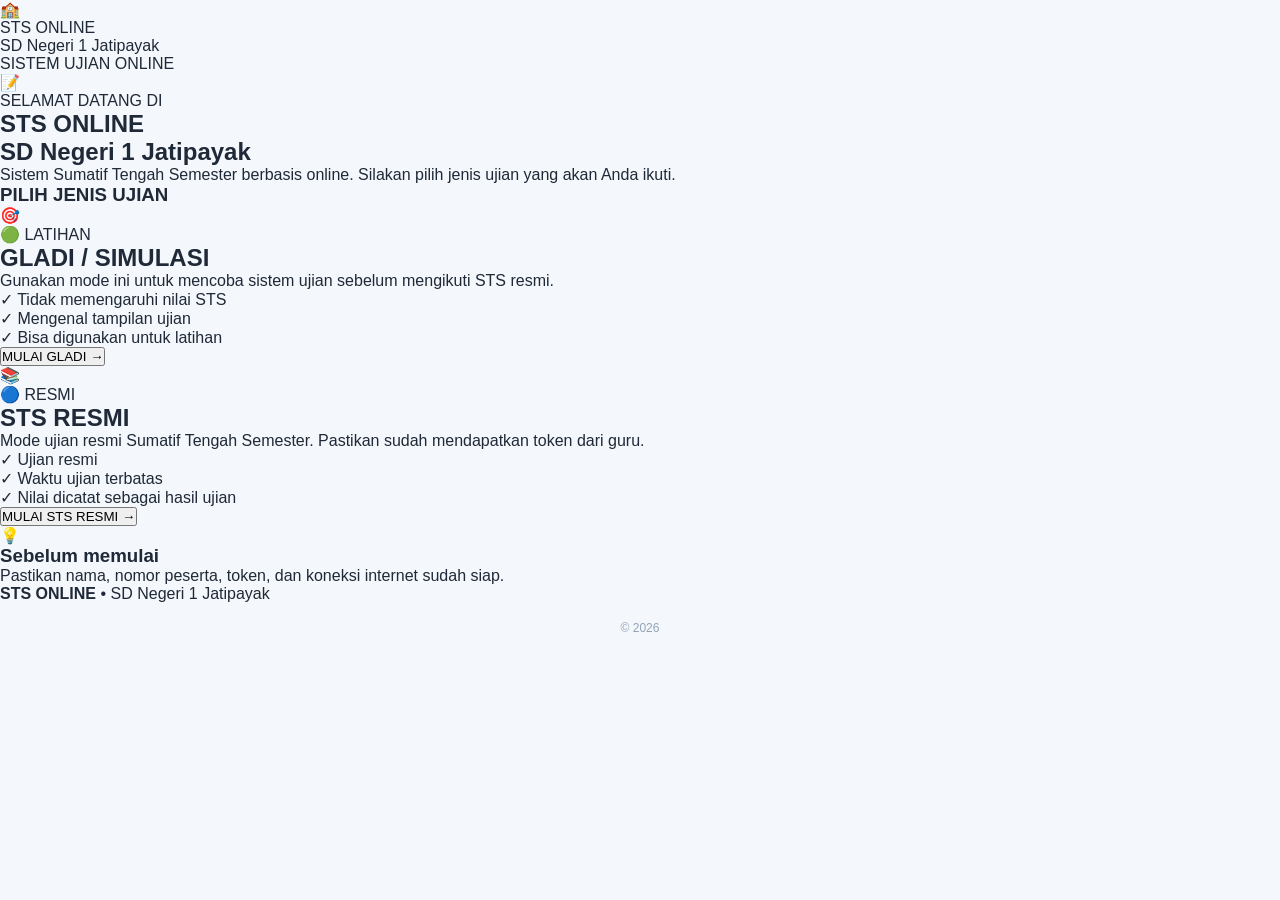
==== commit a0b1c1ea: "Update index.html" ====
--- a/index.html
+++ b/index.html
@@ -4,261 +4,244 @@
     <meta charset="UTF-8">
     <meta name="viewport" content="width=device-width, initial-scale=1.0">
 
-    <title>STS Online - SD Negeri 1 Jatipayak</title>
+    <title>STS Online | SD Negeri 1 Jatipayak</title>
 
     <link rel="stylesheet" href="style.css">
 </head>
 
 <body class="home-page">
 
-    <!-- ================= HEADER ================= -->
-
-    <header class="home-header">
-
-        <div class="header-inner">
+    <!-- HEADER -->
+    <header class="site-header">
+        <div class="container header-content">
 
             <div class="school-brand">
-
-                <div class="school-icon">
-                    🏫
-                </div>
-
-                <div class="school-brand-text">
-                    <div class="brand-title">
-                        STS ONLINE
-                    </div>
-
+                <div class="school-logo">🏫</div>
+
+                <div>
+                    <div class="brand-title">STS ONLINE</div>
                     <div class="brand-school">
                         SD Negeri 1 Jatipayak
                     </div>
                 </div>
-
-            </div>
-
-            <div class="header-label">
+            </div>
+
+            <div class="header-status">
                 SISTEM UJIAN ONLINE
             </div>
 
         </div>
-
     </header>
 
 
-    <!-- ================= MAIN ================= -->
-
-    <main class="home-main">
+    <!-- MAIN -->
+    <main>
 
         <!-- HERO -->
-
-        <section class="welcome-section">
-
-            <div class="welcome-icon">
-                📝
-            </div>
-
-            <div class="welcome-content">
-
-                <div class="welcome-small">
-                    SELAMAT DATANG DI
-                </div>
-
-                <h1>
-                    STS ONLINE
-                </h1>
-
-                <h2>
-                    SD Negeri 1 Jatipayak
-                </h2>
-
-                <p>
-                    Sumatif Tengah Semester berbasis online.
-                    Silakan pilih jenis ujian yang akan diikuti.
-                </p>
-
-            </div>
-
+        <section class="hero-section">
+            <div class="container">
+
+                <div class="hero-card">
+
+                    <div class="hero-icon">
+                        📝
+                    </div>
+
+                    <div class="hero-content">
+
+                        <div class="hero-small-title">
+                            SELAMAT DATANG DI
+                        </div>
+
+                        <h1>STS ONLINE</h1>
+
+                        <h2>SD Negeri 1 Jatipayak</h2>
+
+                        <p>
+                            Sistem Sumatif Tengah Semester berbasis online.
+                            Silakan pilih jenis ujian yang akan Anda ikuti.
+                        </p>
+
+                    </div>
+
+                </div>
+
+            </div>
         </section>
 
 
-        <!-- PEMISAH -->
-
-        <div class="section-divider">
-
-            <span></span>
-
-            <strong>
-                PILIH JENIS UJIAN
-            </strong>
-
-            <span></span>
-
-        </div>
-
-
-        <!-- ================= PILIHAN UJIAN ================= -->
-
-        <section class="exam-options">
-
-
-            <!-- GLADI -->
-
-            <article class="exam-card gladi-card">
-
-                <div class="card-top">
-
-                    <div class="exam-icon gladi-icon">
-                        🎯
-                    </div>
-
-                    <div class="exam-badge gladi-badge">
-                        🟢 LATIHAN
-                    </div>
-
-                </div>
-
-
-                <div class="exam-card-content">
-
-                    <h3>
-                        GLADI / SIMULASI
-                    </h3>
-
-                    <p>
-                        Gunakan mode ini untuk mencoba sistem
-                        ujian sebelum mengikuti STS resmi.
-                    </p>
-
-                    <ul>
-                        <li>✓ Tidak memengaruhi nilai STS</li>
-                        <li>✓ Mengenal tampilan ujian</li>
-                        <li>✓ Bisa digunakan untuk latihan</li>
-                    </ul>
-
-                </div>
-
-
-                <div class="card-action">
-
-                    <button
-                        class="exam-button gladi-button"
-                        onclick="pilihUjian('gladi')">
-
-                        <span>
-                            MULAI GLADI
-                        </span>
-
-                        <span class="button-arrow">
-                            →
-                        </span>
-
-                    </button>
-
-                </div>
-
-            </article>
-
-
-            <!-- STS RESMI -->
-
-            <article class="exam-card resmi-card">
-
-                <div class="card-top">
-
-                    <div class="exam-icon resmi-icon">
-                        📚
-                    </div>
-
-                    <div class="exam-badge resmi-badge">
-                        🔵 RESMI
-                    </div>
-
-                </div>
-
-
-                <div class="exam-card-content">
-
-                    <h3>
-                        STS RESMI
-                    </h3>
-
-                    <p>
-                        Mode ujian resmi Sumatif Tengah Semester.
-                        Pastikan sudah mendapatkan token dari guru.
-                    </p>
-
-                    <ul>
-                        <li>✓ Ujian resmi</li>
-                        <li>✓ Waktu ujian terbatas</li>
-                        <li>✓ Nilai dicatat sebagai hasil ujian</li>
-                    </ul>
-
-                </div>
-
-
-                <div class="card-action">
-
-                    <button
-                        class="exam-button resmi-button"
-                        onclick="pilihUjian('resmi')">
-
-                        <span>
-                            MULAI STS RESMI
-                        </span>
-
-                        <span class="button-arrow">
-                            →
-                        </span>
-
-                    </button>
-
-                </div>
-
-            </article>
-
-
+        <!-- EXAM SELECTION -->
+        <section class="exam-section">
+            <div class="container">
+
+                <div class="section-heading">
+                    <span class="heading-line"></span>
+                    <h3>PILIH JENIS UJIAN</h3>
+                    <span class="heading-line"></span>
+                </div>
+
+
+                <div class="exam-grid">
+
+                    <!-- GLADI -->
+                    <article class="exam-card gladi-card">
+
+                        <div class="card-header">
+
+                            <div class="exam-icon">
+                                🎯
+                            </div>
+
+                            <span class="exam-label gladi-label">
+                                🟢 LATIHAN
+                            </span>
+
+                        </div>
+
+                        <div class="card-body">
+
+                            <h2>GLADI / SIMULASI</h2>
+
+                            <p class="card-description">
+                                Gunakan mode ini untuk mencoba sistem ujian
+                                sebelum mengikuti STS resmi.
+                            </p>
+
+                            <ul class="feature-list">
+                                <li>
+                                    <span>✓</span>
+                                    Tidak memengaruhi nilai STS
+                                </li>
+
+                                <li>
+                                    <span>✓</span>
+                                    Mengenal tampilan ujian
+                                </li>
+
+                                <li>
+                                    <span>✓</span>
+                                    Bisa digunakan untuk latihan
+                                </li>
+                            </ul>
+
+                        </div>
+
+                        <div class="card-footer">
+
+                            <button
+                                class="exam-button gladi-button"
+                                onclick="pilihUjian('gladi')">
+                                MULAI GLADI
+                                <span>→</span>
+                            </button>
+
+                        </div>
+
+                    </article>
+
+
+                    <!-- STS RESMI -->
+                    <article class="exam-card resmi-card">
+
+                        <div class="card-header">
+
+                            <div class="exam-icon">
+                                📚
+                            </div>
+
+                            <span class="exam-label resmi-label">
+                                🔵 RESMI
+                            </span>
+
+                        </div>
+
+                        <div class="card-body">
+
+                            <h2>STS RESMI</h2>
+
+                            <p class="card-description">
+                                Mode ujian resmi Sumatif Tengah Semester.
+                                Pastikan sudah mendapatkan token dari guru.
+                            </p>
+
+                            <ul class="feature-list">
+                                <li>
+                                    <span>✓</span>
+                                    Ujian resmi
+                                </li>
+
+                                <li>
+                                    <span>✓</span>
+                                    Waktu ujian terbatas
+                                </li>
+
+                                <li>
+                                    <span>✓</span>
+                                    Nilai dicatat sebagai hasil ujian
+                                </li>
+                            </ul>
+
+                        </div>
+
+                        <div class="card-footer">
+
+                            <button
+                                class="exam-button resmi-button"
+                                onclick="pilihUjian('resmi')">
+                                MULAI STS RESMI
+                                <span>→</span>
+                            </button>
+
+                        </div>
+
+                    </article>
+
+                </div>
+
+            </div>
         </section>
 
 
-        <!-- ================= INFORMASI ================= -->
-
-        <section class="home-information">
-
-            <div class="information-icon">
-                💡
-            </div>
-
-            <div class="information-text">
-
-                <strong>
-                    Sebelum memulai
-                </strong>
-
-                <p>
-                    Pastikan nama, nomor peserta, token,
-                    dan koneksi internet sudah siap.
-                </p>
-
-            </div>
-
+        <!-- INFORMATION -->
+        <section class="information-section">
+            <div class="container">
+
+                <div class="information-card">
+
+                    <div class="information-icon">
+                        💡
+                    </div>
+
+                    <div>
+                        <h3>Sebelum memulai</h3>
+
+                        <p>
+                            Pastikan nama, nomor peserta, token, dan
+                            koneksi internet sudah siap.
+                        </p>
+                    </div>
+
+                </div>
+
+            </div>
         </section>
 
     </main>
 
 
-    <!-- ================= FOOTER ================= -->
-
-    <footer class="home-footer">
-
-        <div>
-            <strong>
-                STS ONLINE
-            </strong>
+    <!-- FOOTER -->
+    <footer class="site-footer">
+
+        <div class="container">
+
+            <strong>STS ONLINE</strong>
             <span>•</span>
-            SD Negeri 1 Jatipayak
-        </div>
-
-        <div class="footer-year">
-            © 2026
+            <span>SD Negeri 1 Jatipayak</span>
+
+            <div class="copyright">
+                © 2026
+            </div>
+
         </div>
 
     </footer>
